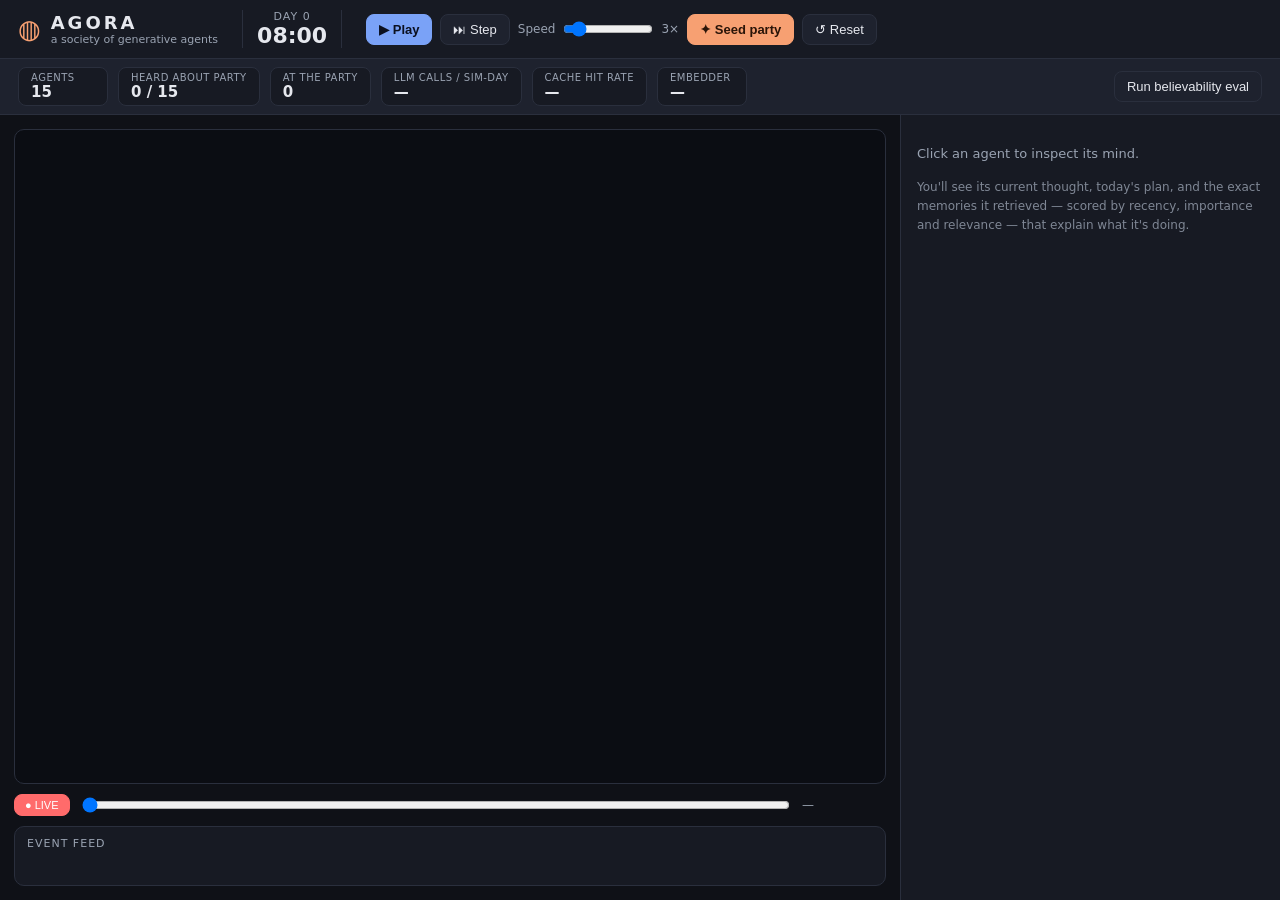
==== ui/index.html @ 3b464a79 "Build AGORA: a society of generative agents on a cognitive architecture A small simulated town of 15" ====
<!doctype html>
<html lang="en">
<head>
  <meta charset="utf-8" />
  <meta name="viewport" content="width=device-width, initial-scale=1" />
  <title>Agora — a society of generative agents</title>
  <link rel="stylesheet" href="/ui/style.css" />
</head>
<body>
  <header id="topbar">
    <div class="brand">
      <span class="logo">◍</span>
      <div>
        <div class="title">AGORA</div>
        <div class="subtitle">a society of generative agents</div>
      </div>
    </div>

    <div class="clock">
      <div id="clock-day">Day 0</div>
      <div id="clock-time">08:00</div>
    </div>

    <div class="controls">
      <button id="btn-play" class="primary">▶ Play</button>
      <button id="btn-step">⏭ Step</button>
      <label class="speed">Speed
        <input id="speed" type="range" min="1" max="20" value="3" />
        <span id="speed-val">3×</span>
      </label>
      <button id="btn-seed" class="accent">✦ Seed party</button>
      <button id="btn-reset">↺ Reset</button>
    </div>
  </header>

  <div id="metrics">
    <div class="chip"><span class="k">Agents</span><span class="v" id="m-agents">15</span></div>
    <div class="chip"><span class="k">Heard about party</span><span class="v" id="m-knowers">0 / 15</span></div>
    <div class="chip"><span class="k">At the party</span><span class="v" id="m-attend">0</span></div>
    <div class="chip"><span class="k">LLM calls / sim-day</span><span class="v" id="m-calls">—</span></div>
    <div class="chip"><span class="k">Cache hit rate</span><span class="v" id="m-cache">—</span></div>
    <div class="chip"><span class="k">Embedder</span><span class="v" id="m-embed">—</span></div>
    <button id="btn-eval" class="eval">Run believability eval</button>
  </div>

  <main>
    <section id="stage">
      <canvas id="town" width="800" height="600"></canvas>
      <div id="scrubber">
        <button id="btn-live" class="live-on">● LIVE</button>
        <input id="timeline" type="range" min="0" max="0" value="0" />
        <span id="timeline-label">—</span>
      </div>
      <div id="feed">
        <div class="feed-title">Event feed</div>
        <div id="feed-list"></div>
      </div>
    </section>

    <aside id="inspector">
      <div class="empty" id="inspector-empty">
        <p>Click an agent to inspect its mind.</p>
        <p class="hint">You'll see its current thought, today's plan, and the
          exact memories it retrieved — scored by recency, importance and
          relevance — that explain what it's doing.</p>
      </div>
      <div id="inspector-body" hidden></div>
    </aside>
  </main>

  <div id="eval-modal" hidden>
    <div class="modal-card">
      <div class="modal-head">
        <span>Believability evaluation</span>
        <button id="eval-close">✕</button>
      </div>
      <div id="eval-content">Running…</div>
    </div>
  </div>

  <script src="/ui/app.js"></script>
</body>
</html>
---- ui/style.css ----
:root {
  --bg: #0f1117;
  --panel: #171a23;
  --panel-2: #1e222e;
  --line: #2a2f3d;
  --text: #e6e8ee;
  --muted: #9aa3b2;
  --accent: #f7a072;
  --accent-2: #7aa2f7;
  --good: #7fce8f;
  --hot: #ff6b6b;
  --radius: 10px;
  font-family: system-ui, -apple-system, "Segoe UI", Roboto, sans-serif;
}

* { box-sizing: border-box; }
[hidden] { display: none !important; }
html, body { margin: 0; height: 100%; background: var(--bg); color: var(--text); }
body { display: flex; flex-direction: column; height: 100vh; overflow: hidden; }

button {
  background: var(--panel-2); color: var(--text); border: 1px solid var(--line);
  padding: 7px 12px; border-radius: 8px; cursor: pointer; font-size: 13px;
  transition: background .12s, border-color .12s;
}
button:hover { background: #262b3a; }
button.primary { background: var(--accent-2); border-color: var(--accent-2); color: #0b1020; font-weight: 600; }
button.accent { background: var(--accent); border-color: var(--accent); color: #2a1408; font-weight: 600; }
button.eval { margin-left: auto; }

/* top bar */
#topbar {
  display: flex; align-items: center; gap: 24px; padding: 10px 18px;
  background: var(--panel); border-bottom: 1px solid var(--line);
}
.brand { display: flex; align-items: center; gap: 10px; }
.brand .logo { font-size: 26px; color: var(--accent); }
.brand .title { font-weight: 800; letter-spacing: 3px; font-size: 18px; }
.brand .subtitle { font-size: 11px; color: var(--muted); }
.clock { text-align: center; padding: 0 14px; border-left: 1px solid var(--line); border-right: 1px solid var(--line); }
#clock-day { font-size: 11px; color: var(--muted); text-transform: uppercase; letter-spacing: 1px; }
#clock-time { font-size: 22px; font-weight: 700; font-variant-numeric: tabular-nums; }
.controls { display: flex; align-items: center; gap: 8px; flex-wrap: wrap; }
.controls .speed { display: flex; align-items: center; gap: 6px; font-size: 12px; color: var(--muted); }
.controls input[type=range] { width: 90px; }

/* metrics strip */
#metrics { display: flex; align-items: center; gap: 10px; padding: 8px 18px; background: var(--panel-2); border-bottom: 1px solid var(--line); flex-wrap: wrap; }
.chip { display: flex; flex-direction: column; padding: 4px 12px; background: var(--panel); border: 1px solid var(--line); border-radius: 8px; min-width: 90px; }
.chip .k { font-size: 10px; color: var(--muted); text-transform: uppercase; letter-spacing: .5px; }
.chip .v { font-size: 15px; font-weight: 700; font-variant-numeric: tabular-nums; }

/* main layout */
main { flex: 1; display: grid; grid-template-columns: 1fr 380px; min-height: 0; }
#stage { position: relative; display: grid; grid-template-rows: auto auto 1fr; min-height: 0; padding: 14px; gap: 10px; }
#town { background: #0b0d13; border: 1px solid var(--line); border-radius: var(--radius); width: 100%; height: auto; image-rendering: auto; }

#scrubber { display: flex; align-items: center; gap: 10px; }
#scrubber input { flex: 1; }
#btn-live { font-size: 11px; padding: 4px 10px; }
#btn-live.live-on { background: var(--hot); border-color: var(--hot); color: #fff; }
#timeline-label { font-size: 12px; color: var(--muted); min-width: 84px; font-variant-numeric: tabular-nums; }

#feed { background: var(--panel); border: 1px solid var(--line); border-radius: var(--radius); padding: 10px 12px; overflow: hidden; display: flex; flex-direction: column; min-height: 0; }
.feed-title { font-size: 11px; text-transform: uppercase; letter-spacing: 1px; color: var(--muted); margin-bottom: 6px; }
#feed-list { overflow-y: auto; font-size: 12.5px; line-height: 1.5; }
.feed-item { padding: 3px 0; border-bottom: 1px solid #20242f; }
.feed-item .t { color: var(--muted); font-variant-numeric: tabular-nums; margin-right: 6px; }
.feed-item.kind-reflection .t2 { color: var(--accent-2); }
.feed-item.kind-party_seed { color: var(--accent); font-weight: 600; }
.feed-item.highlight { color: var(--good); }

/* inspector */
#inspector { background: var(--panel); border-left: 1px solid var(--line); padding: 16px; overflow-y: auto; }
#inspector .empty { color: var(--muted); font-size: 13px; line-height: 1.6; }
#inspector .empty .hint { font-size: 12px; opacity: .8; }
.insp-name { font-size: 18px; font-weight: 800; }
.insp-role { color: var(--muted); font-size: 12px; margin-bottom: 10px; }
.insp-section { margin-top: 14px; }
.insp-section h4 { margin: 0 0 6px; font-size: 11px; text-transform: uppercase; letter-spacing: 1px; color: var(--muted); }
.insp-thought { background: var(--panel-2); border-left: 3px solid var(--accent); padding: 8px 10px; border-radius: 6px; font-size: 13px; }
.plan-step { display: flex; gap: 8px; font-size: 12.5px; padding: 2px 0; }
.plan-step .pt { color: var(--accent-2); font-variant-numeric: tabular-nums; min-width: 42px; }
.plan-step.now { color: var(--good); font-weight: 600; }

.mem { padding: 7px 0; border-bottom: 1px solid #20242f; font-size: 12.5px; }
.mem .mem-text { line-height: 1.45; }
.mem .mem-meta { display: flex; align-items: center; gap: 8px; margin-top: 4px; }
.badge { font-size: 10px; padding: 1px 6px; border-radius: 20px; border: 1px solid var(--line); color: var(--muted); }
.badge.kind-reflection { color: var(--accent-2); border-color: var(--accent-2); }
.badge.kind-dialogue { color: var(--good); border-color: var(--good); }
.badge.kind-plan { color: var(--accent); border-color: var(--accent); }

.score-bars { display: flex; gap: 4px; flex: 1; align-items: center; }
.bar { height: 6px; border-radius: 3px; }
.bar.rec { background: #5b8def; }
.bar.imp { background: var(--accent); }
.bar.rel { background: var(--good); }
.score-total { font-size: 11px; color: var(--muted); font-variant-numeric: tabular-nums; }
.legend { display: flex; gap: 12px; font-size: 10px; color: var(--muted); margin-bottom: 6px; }
.legend span::before { content: "■ "; }
.legend .rec { color: #5b8def; } .legend .imp { color: var(--accent); } .legend .rel { color: var(--good); }

.rel-item { font-size: 12px; padding: 2px 0; }
.rel-item b { color: var(--text); }

/* eval modal */
#eval-modal { position: fixed; inset: 0; background: rgba(0,0,0,.6); display: flex; align-items: center; justify-content: center; z-index: 50; }
.modal-card { background: var(--panel); border: 1px solid var(--line); border-radius: 12px; width: min(760px, 92vw); max-height: 86vh; overflow: hidden; display: flex; flex-direction: column; }
.modal-head { display: flex; justify-content: space-between; align-items: center; padding: 12px 16px; border-bottom: 1px solid var(--line); font-weight: 700; }
#eval-content { padding: 16px; overflow-y: auto; font-size: 13px; }
.eval-headline { display: flex; gap: 20px; margin-bottom: 14px; flex-wrap: wrap; }
.eval-stat { background: var(--panel-2); border: 1px solid var(--line); border-radius: 10px; padding: 10px 16px; }
.eval-stat .n { font-size: 26px; font-weight: 800; }
.eval-stat .l { font-size: 11px; color: var(--muted); }
.eval-row { border-bottom: 1px solid #20242f; padding: 8px 0; }
.eval-row .q { color: var(--muted); }
.eval-row .a { margin: 2px 0; }
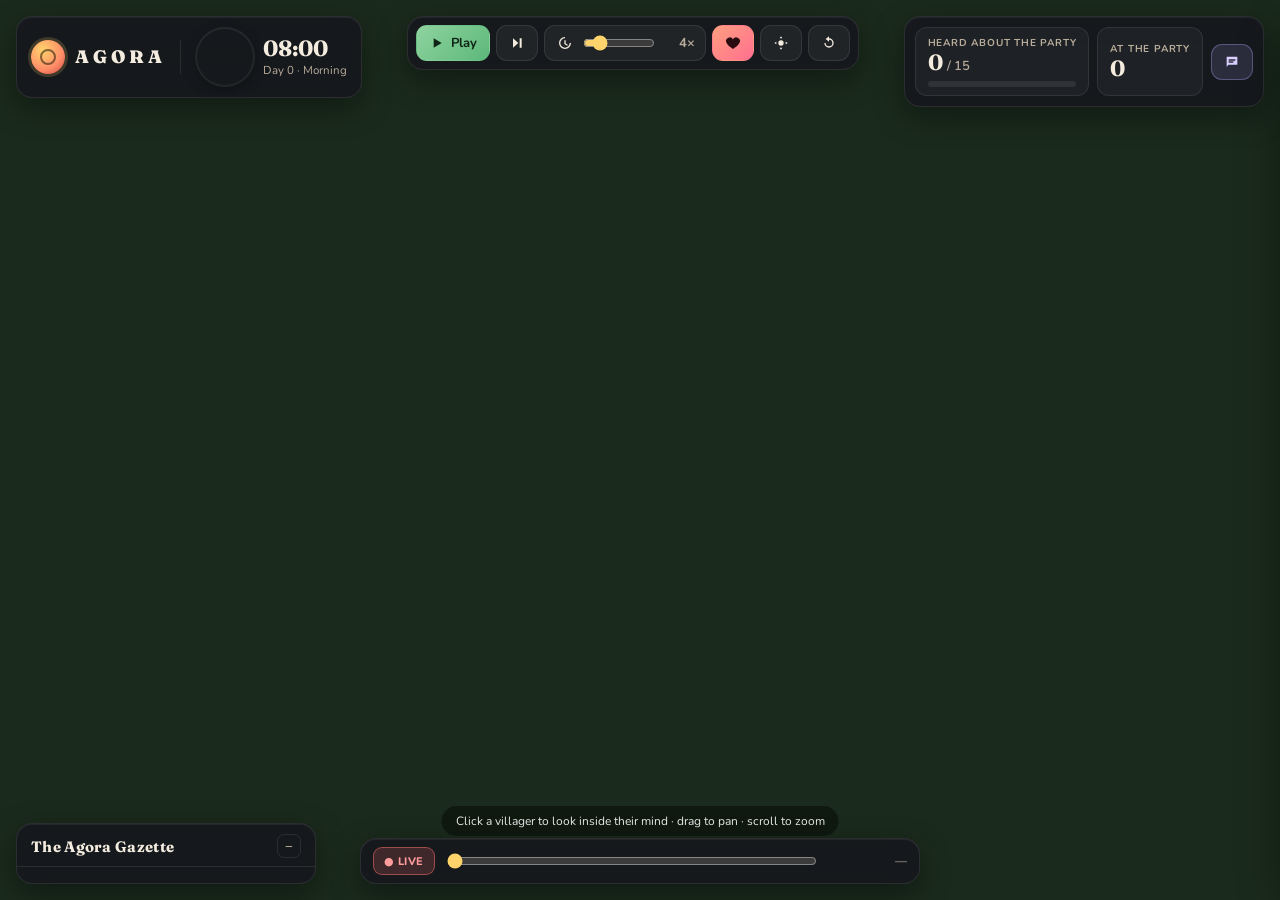
==== commit f10a6265: "Rebuild the frontend as a living 2.5D town Replace the flat canvas UI with a procedurally drawn town" ====
--- a/ui/index.html
+++ b/ui/index.html
@@ -3,71 +3,112 @@
 <head>
   <meta charset="utf-8" />
   <meta name="viewport" content="width=device-width, initial-scale=1" />
-  <title>Agora — a society of generative agents</title>
+  <title>Agora — a living town of generative agents</title>
+  <link rel="preconnect" href="https://fonts.googleapis.com" />
+  <link rel="preconnect" href="https://fonts.gstatic.com" crossorigin />
+  <link href="https://fonts.googleapis.com/css2?family=Fraunces:opsz,wght@9..144,500;9..144,700;9..144,900&family=Nunito:wght@400;600;700;800&display=swap" rel="stylesheet" />
   <link rel="stylesheet" href="/ui/style.css" />
 </head>
 <body>
-  <header id="topbar">
+  <!-- the world -->
+  <canvas id="world"></canvas>
+
+  <div id="topbar">
+  <!-- top-left: brand + clock -->
+  <div class="hud hud-tl">
     <div class="brand">
-      <span class="logo">◍</span>
+      <div class="brand-mark" aria-hidden="true"><span></span></div>
       <div>
-        <div class="title">AGORA</div>
-        <div class="subtitle">a society of generative agents</div>
+        <div class="brand-title">AGORA</div>
+        <div class="brand-sub">a living town of generative agents</div>
       </div>
     </div>
-
     <div class="clock">
-      <div id="clock-day">Day 0</div>
-      <div id="clock-time">08:00</div>
+      <canvas id="sky" width="84" height="84" aria-hidden="true"></canvas>
+      <div class="clock-text">
+        <div class="clock-time" id="clock-time">08:00</div>
+        <div class="clock-day"><span id="clock-day">Day 0</span> · <span id="clock-period">Morning</span></div>
+      </div>
     </div>
-
-    <div class="controls">
-      <button id="btn-play" class="primary">▶ Play</button>
-      <button id="btn-step">⏭ Step</button>
-      <label class="speed">Speed
-        <input id="speed" type="range" min="1" max="20" value="3" />
-        <span id="speed-val">3×</span>
-      </label>
-      <button id="btn-seed" class="accent">✦ Seed party</button>
-      <button id="btn-reset">↺ Reset</button>
-    </div>
-  </header>
-
-  <div id="metrics">
-    <div class="chip"><span class="k">Agents</span><span class="v" id="m-agents">15</span></div>
-    <div class="chip"><span class="k">Heard about party</span><span class="v" id="m-knowers">0 / 15</span></div>
-    <div class="chip"><span class="k">At the party</span><span class="v" id="m-attend">0</span></div>
-    <div class="chip"><span class="k">LLM calls / sim-day</span><span class="v" id="m-calls">—</span></div>
-    <div class="chip"><span class="k">Cache hit rate</span><span class="v" id="m-cache">—</span></div>
-    <div class="chip"><span class="k">Embedder</span><span class="v" id="m-embed">—</span></div>
-    <button id="btn-eval" class="eval">Run believability eval</button>
   </div>
 
-  <main>
-    <section id="stage">
-      <canvas id="town" width="800" height="600"></canvas>
-      <div id="scrubber">
-        <button id="btn-live" class="live-on">● LIVE</button>
-        <input id="timeline" type="range" min="0" max="0" value="0" />
-        <span id="timeline-label">—</span>
-      </div>
-      <div id="feed">
-        <div class="feed-title">Event feed</div>
-        <div id="feed-list"></div>
-      </div>
-    </section>
+  <!-- top-center: controls -->
+  <div class="hud hud-tc">
+    <button id="btn-play" class="ctl primary" title="Play / Pause (Space)">
+      <svg class="ic ic-play" viewBox="0 0 24 24"><path d="M7 5v14l12-7z"/></svg>
+      <svg class="ic ic-pause" viewBox="0 0 24 24"><path d="M7 5h4v14H7zM13 5h4v14h-4z"/></svg>
+      <span id="btn-play-label">Play</span>
+    </button>
+    <button id="btn-step" class="ctl" title="Advance one tick">
+      <svg class="ic" viewBox="0 0 24 24"><path d="M6 5v14l8-7zM16 5h3v14h-3z"/></svg><span class="lbl">Step</span>
+    </button>
+    <label class="ctl speed" title="Ticks per second">
+      <svg class="ic" viewBox="0 0 24 24"><path d="M12 3a9 9 0 1 0 9 9h-2a7 7 0 1 1-7-7V3zm1 5v4.6l3.3 2-1 1.6L11 13.4V8h2z"/></svg>
+      <input id="speed" type="range" min="1" max="20" value="4" />
+      <span id="speed-val">4×</span>
+    </label>
+    <button id="btn-seed" class="ctl accent" title="Plant the party idea in one villager">
+      <svg class="ic" viewBox="0 0 24 24"><path d="M12 21s-7.5-4.6-9.6-9A5.4 5.4 0 0 1 12 6.3 5.4 5.4 0 0 1 21.6 12c-2.1 4.4-9.6 9-9.6 9z"/></svg><span class="lbl">Seed party</span>
+    </button>
+    <button id="btn-follow" class="ctl" title="Camera follows the selected villager (F)">
+      <svg class="ic" viewBox="0 0 24 24"><path d="M12 8a4 4 0 1 0 0 8 4 4 0 0 0 0-8zm0-6 2 3h-4l2-3zm0 20-2-3h4l-2 3zM2 12l3-2v4l-3-2zm20 0-3 2v-4l3 2z"/></svg><span class="lbl">Follow</span>
+    </button>
+    <button id="btn-reset" class="ctl" title="Start a new day from scratch">
+      <svg class="ic" viewBox="0 0 24 24"><path d="M12 5V2L7 6l5 4V7a5 5 0 1 1-5 5H5a7 7 0 1 0 7-7z"/></svg><span class="lbl">Reset</span>
+    </button>
+  </div>
 
-    <aside id="inspector">
-      <div class="empty" id="inspector-empty">
-        <p>Click an agent to inspect its mind.</p>
-        <p class="hint">You'll see its current thought, today's plan, and the
-          exact memories it retrieved — scored by recency, importance and
-          relevance — that explain what it's doing.</p>
-      </div>
-      <div id="inspector-body" hidden></div>
-    </aside>
-  </main>
+  <!-- top-right: metrics -->
+  <div class="hud hud-tr">
+    <div class="metric big">
+      <div class="metric-k">Heard about the party</div>
+      <div class="metric-v"><span id="m-knowers">0</span><span class="metric-of">/ <span id="m-agents">15</span></span></div>
+      <div class="bar"><div class="bar-fill" id="m-knowers-bar"></div></div>
+    </div>
+    <div class="metric">
+      <div class="metric-k">At the party</div>
+      <div class="metric-v" id="m-attend">0</div>
+    </div>
+    <div class="metric">
+      <div class="metric-k">LLM calls / day</div>
+      <div class="metric-v" id="m-calls">—</div>
+    </div>
+    <div class="metric">
+      <div class="metric-k">Cache hits</div>
+      <div class="metric-v" id="m-cache">—</div>
+    </div>
+    <button id="btn-eval" class="ctl eval" title="Interview every villager and score consistency">
+      <svg class="ic" viewBox="0 0 24 24"><path d="M4 4h16v12H7l-3 3V4zm3 4v2h10V8H7zm0 3v2h7v-2H7z"/></svg><span class="lbl">Believability eval</span>
+    </button>
+  </div>
+  </div><!-- /topbar -->
 
+  <!-- bottom-left: gazette -->
+  <div class="hud hud-bl" id="gazette">
+    <div class="gz-head">
+      <span class="gz-title">The Agora Gazette</span>
+      <button class="gz-toggle" id="gz-toggle" title="Collapse">−</button>
+    </div>
+    <div class="gz-list" id="feed-list"></div>
+  </div>
+
+  <!-- bottom-center: timeline -->
+  <div class="hud hud-bc">
+    <button id="btn-live" class="live on">● LIVE</button>
+    <input id="timeline" type="range" min="0" max="0" value="0" />
+    <span id="timeline-label">—</span>
+  </div>
+
+  <!-- hint -->
+  <div class="hint" id="hint">Click a villager to look inside their mind · drag to pan · scroll to zoom</div>
+
+  <!-- right: inspector -->
+  <aside id="inspector" class="closed">
+    <button id="insp-close" class="insp-close" title="Close">✕</button>
+    <div id="inspector-body"></div>
+  </aside>
+
+  <!-- eval modal -->
   <div id="eval-modal" hidden>
     <div class="modal-card">
       <div class="modal-head">
@@ -78,6 +119,8 @@
     </div>
   </div>
 
+  <script src="/ui/world.js"></script>
+  <script src="/ui/characters.js"></script>
   <script src="/ui/app.js"></script>
 </body>
 </html>
--- a/ui/style.css
+++ b/ui/style.css
@@ -1,118 +1,214 @@
 :root {
-  --bg: #0f1117;
-  --panel: #171a23;
-  --panel-2: #1e222e;
-  --line: #2a2f3d;
-  --text: #e6e8ee;
-  --muted: #9aa3b2;
-  --accent: #f7a072;
-  --accent-2: #7aa2f7;
-  --good: #7fce8f;
-  --hot: #ff6b6b;
-  --radius: 10px;
-  font-family: system-ui, -apple-system, "Segoe UI", Roboto, sans-serif;
+  --glass: rgba(22, 19, 30, 0.72);
+  --glass-2: rgba(30, 26, 40, 0.78);
+  --glass-line: rgba(255, 255, 255, 0.09);
+  --text: #f4ecdf;
+  --muted: #b9ad9c;
+  --coral: #ff8c69;
+  --gold: #ffd36b;
+  --sky: #7fb2e6;
+  --mint: #8fd3a0;
+  --rose: #ff7aa2;
+  --lav: #b7a6ff;
+  --radius: 16px;
+  --ui: "Nunito", system-ui, -apple-system, "Segoe UI", sans-serif;
+  --display: "Fraunces", Georgia, "Times New Roman", serif;
 }
 
 * { box-sizing: border-box; }
 [hidden] { display: none !important; }
-html, body { margin: 0; height: 100%; background: var(--bg); color: var(--text); }
-body { display: flex; flex-direction: column; height: 100vh; overflow: hidden; }
-
-button {
-  background: var(--panel-2); color: var(--text); border: 1px solid var(--line);
-  padding: 7px 12px; border-radius: 8px; cursor: pointer; font-size: 13px;
-  transition: background .12s, border-color .12s;
-}
-button:hover { background: #262b3a; }
-button.primary { background: var(--accent-2); border-color: var(--accent-2); color: #0b1020; font-weight: 600; }
-button.accent { background: var(--accent); border-color: var(--accent); color: #2a1408; font-weight: 600; }
-button.eval { margin-left: auto; }
-
-/* top bar */
-#topbar {
-  display: flex; align-items: center; gap: 24px; padding: 10px 18px;
-  background: var(--panel); border-bottom: 1px solid var(--line);
-}
-.brand { display: flex; align-items: center; gap: 10px; }
-.brand .logo { font-size: 26px; color: var(--accent); }
-.brand .title { font-weight: 800; letter-spacing: 3px; font-size: 18px; }
-.brand .subtitle { font-size: 11px; color: var(--muted); }
-.clock { text-align: center; padding: 0 14px; border-left: 1px solid var(--line); border-right: 1px solid var(--line); }
-#clock-day { font-size: 11px; color: var(--muted); text-transform: uppercase; letter-spacing: 1px; }
-#clock-time { font-size: 22px; font-weight: 700; font-variant-numeric: tabular-nums; }
-.controls { display: flex; align-items: center; gap: 8px; flex-wrap: wrap; }
-.controls .speed { display: flex; align-items: center; gap: 6px; font-size: 12px; color: var(--muted); }
-.controls input[type=range] { width: 90px; }
-
-/* metrics strip */
-#metrics { display: flex; align-items: center; gap: 10px; padding: 8px 18px; background: var(--panel-2); border-bottom: 1px solid var(--line); flex-wrap: wrap; }
-.chip { display: flex; flex-direction: column; padding: 4px 12px; background: var(--panel); border: 1px solid var(--line); border-radius: 8px; min-width: 90px; }
-.chip .k { font-size: 10px; color: var(--muted); text-transform: uppercase; letter-spacing: .5px; }
-.chip .v { font-size: 15px; font-weight: 700; font-variant-numeric: tabular-nums; }
-
-/* main layout */
-main { flex: 1; display: grid; grid-template-columns: 1fr 380px; min-height: 0; }
-#stage { position: relative; display: grid; grid-template-rows: auto auto 1fr; min-height: 0; padding: 14px; gap: 10px; }
-#town { background: #0b0d13; border: 1px solid var(--line); border-radius: var(--radius); width: 100%; height: auto; image-rendering: auto; }
-
-#scrubber { display: flex; align-items: center; gap: 10px; }
-#scrubber input { flex: 1; }
-#btn-live { font-size: 11px; padding: 4px 10px; }
-#btn-live.live-on { background: var(--hot); border-color: var(--hot); color: #fff; }
-#timeline-label { font-size: 12px; color: var(--muted); min-width: 84px; font-variant-numeric: tabular-nums; }
-
-#feed { background: var(--panel); border: 1px solid var(--line); border-radius: var(--radius); padding: 10px 12px; overflow: hidden; display: flex; flex-direction: column; min-height: 0; }
-.feed-title { font-size: 11px; text-transform: uppercase; letter-spacing: 1px; color: var(--muted); margin-bottom: 6px; }
-#feed-list { overflow-y: auto; font-size: 12.5px; line-height: 1.5; }
-.feed-item { padding: 3px 0; border-bottom: 1px solid #20242f; }
-.feed-item .t { color: var(--muted); font-variant-numeric: tabular-nums; margin-right: 6px; }
-.feed-item.kind-reflection .t2 { color: var(--accent-2); }
-.feed-item.kind-party_seed { color: var(--accent); font-weight: 600; }
-.feed-item.highlight { color: var(--good); }
-
-/* inspector */
-#inspector { background: var(--panel); border-left: 1px solid var(--line); padding: 16px; overflow-y: auto; }
-#inspector .empty { color: var(--muted); font-size: 13px; line-height: 1.6; }
-#inspector .empty .hint { font-size: 12px; opacity: .8; }
-.insp-name { font-size: 18px; font-weight: 800; }
-.insp-role { color: var(--muted); font-size: 12px; margin-bottom: 10px; }
-.insp-section { margin-top: 14px; }
-.insp-section h4 { margin: 0 0 6px; font-size: 11px; text-transform: uppercase; letter-spacing: 1px; color: var(--muted); }
-.insp-thought { background: var(--panel-2); border-left: 3px solid var(--accent); padding: 8px 10px; border-radius: 6px; font-size: 13px; }
-.plan-step { display: flex; gap: 8px; font-size: 12.5px; padding: 2px 0; }
-.plan-step .pt { color: var(--accent-2); font-variant-numeric: tabular-nums; min-width: 42px; }
-.plan-step.now { color: var(--good); font-weight: 600; }
-
-.mem { padding: 7px 0; border-bottom: 1px solid #20242f; font-size: 12.5px; }
-.mem .mem-text { line-height: 1.45; }
-.mem .mem-meta { display: flex; align-items: center; gap: 8px; margin-top: 4px; }
-.badge { font-size: 10px; padding: 1px 6px; border-radius: 20px; border: 1px solid var(--line); color: var(--muted); }
-.badge.kind-reflection { color: var(--accent-2); border-color: var(--accent-2); }
-.badge.kind-dialogue { color: var(--good); border-color: var(--good); }
-.badge.kind-plan { color: var(--accent); border-color: var(--accent); }
-
-.score-bars { display: flex; gap: 4px; flex: 1; align-items: center; }
-.bar { height: 6px; border-radius: 3px; }
-.bar.rec { background: #5b8def; }
-.bar.imp { background: var(--accent); }
-.bar.rel { background: var(--good); }
-.score-total { font-size: 11px; color: var(--muted); font-variant-numeric: tabular-nums; }
-.legend { display: flex; gap: 12px; font-size: 10px; color: var(--muted); margin-bottom: 6px; }
-.legend span::before { content: "■ "; }
-.legend .rec { color: #5b8def; } .legend .imp { color: var(--accent); } .legend .rel { color: var(--good); }
-
-.rel-item { font-size: 12px; padding: 2px 0; }
-.rel-item b { color: var(--text); }
-
-/* eval modal */
-#eval-modal { position: fixed; inset: 0; background: rgba(0,0,0,.6); display: flex; align-items: center; justify-content: center; z-index: 50; }
-.modal-card { background: var(--panel); border: 1px solid var(--line); border-radius: 12px; width: min(760px, 92vw); max-height: 86vh; overflow: hidden; display: flex; flex-direction: column; }
-.modal-head { display: flex; justify-content: space-between; align-items: center; padding: 12px 16px; border-bottom: 1px solid var(--line); font-weight: 700; }
-#eval-content { padding: 16px; overflow-y: auto; font-size: 13px; }
-.eval-headline { display: flex; gap: 20px; margin-bottom: 14px; flex-wrap: wrap; }
-.eval-stat { background: var(--panel-2); border: 1px solid var(--line); border-radius: 10px; padding: 10px 16px; }
-.eval-stat .n { font-size: 26px; font-weight: 800; }
-.eval-stat .l { font-size: 11px; color: var(--muted); }
-.eval-row { border-bottom: 1px solid #20242f; padding: 8px 0; }
-.eval-row .q { color: var(--muted); }
-.eval-row .a { margin: 2px 0; }
+html, body { margin: 0; height: 100%; background: #1a2a1c; color: var(--text); font-family: var(--ui); overflow: hidden; }
+
+#world { position: fixed; inset: 0; width: 100vw; height: 100vh; display: block; cursor: grab; touch-action: none; }
+#world.dragging { cursor: grabbing; }
+#world.hover-agent { cursor: pointer; }
+
+/* ---------- glass HUD ---------- */
+.hud {
+  position: fixed; z-index: 10;
+  background: var(--glass); backdrop-filter: blur(14px) saturate(1.2); -webkit-backdrop-filter: blur(14px) saturate(1.2);
+  border: 1px solid var(--glass-line); border-radius: var(--radius);
+  box-shadow: 0 10px 30px rgba(0,0,0,.35), inset 0 1px 0 rgba(255,255,255,.06);
+  color: var(--text);
+}
+/* the three top panels live in one flex row so they can never overlap; they wrap if space is tight */
+#topbar { position: fixed; top: 16px; left: 16px; right: 16px; z-index: 10; display: flex; justify-content: space-between; align-items: flex-start; gap: 12px; flex-wrap: wrap; pointer-events: none; }
+#topbar > .hud { position: static; pointer-events: auto; }
+.hud-tl { padding: 12px 14px; display: flex; gap: 16px; align-items: center; }
+.hud-tc { padding: 8px; display: flex; gap: 6px; align-items: center; }
+.hud-tr { padding: 10px; display: flex; gap: 8px; align-items: stretch; }
+.hud-bl { bottom: 16px; left: 16px; width: 300px; max-height: 24vh; display: flex; flex-direction: column; overflow: hidden; }
+.hud-bc { bottom: 16px; left: 50%; transform: translateX(-50%); padding: 8px 12px; display: flex; gap: 10px; align-items: center; width: min(560px, 46vw); }
+
+/* brand + clock */
+.brand { display: flex; align-items: center; gap: 10px; padding-right: 14px; border-right: 1px solid var(--glass-line); }
+.brand-mark { width: 34px; height: 34px; border-radius: 50%; background: radial-gradient(circle at 35% 30%, #ffd36b, #ff8c69 60%, #c8473a); box-shadow: 0 0 0 3px rgba(255,211,107,.18); position: relative; }
+.brand-mark span { position: absolute; inset: 9px; border-radius: 50%; border: 2.5px solid rgba(30,20,10,.55); }
+.brand-title { font-family: var(--display); font-weight: 900; letter-spacing: 4px; font-size: 18px; line-height: 1; }
+.brand-sub { font-size: 11px; color: var(--muted); margin-top: 3px; }
+.clock { display: flex; align-items: center; gap: 10px; }
+#sky { width: 56px; height: 56px; border-radius: 50%; box-shadow: 0 0 0 2px rgba(255,255,255,.08), 0 4px 14px rgba(0,0,0,.35); }
+.clock-time { font-family: var(--display); font-weight: 700; font-size: 26px; line-height: 1; font-variant-numeric: tabular-nums; }
+.clock-day { font-size: 11.5px; color: var(--muted); margin-top: 3px; }
+
+/* controls */
+.ctl {
+  display: inline-flex; align-items: center; gap: 6px; height: 36px; padding: 0 12px;
+  border-radius: 11px; border: 1px solid var(--glass-line); background: rgba(255,255,255,.05);
+  color: var(--text); font-family: var(--ui); font-weight: 700; font-size: 13px; cursor: pointer;
+  transition: background .15s, transform .08s, border-color .15s;
+}
+.ctl:hover { background: rgba(255,255,255,.11); }
+.ctl:active { transform: translateY(1px); }
+.ctl .ic { width: 16px; height: 16px; fill: currentColor; }
+.ctl.primary { background: linear-gradient(135deg, #8fd3a0, #5cb87a); color: #0f2416; border-color: transparent; }
+.ctl.primary:hover { filter: brightness(1.06); }
+.ctl.accent { background: linear-gradient(135deg, #ff9f7f, #ff6f8f); color: #2a0c10; border-color: transparent; }
+.ctl.accent:hover { filter: brightness(1.06); }
+.ctl.on { background: rgba(255,211,107,.18); border-color: rgba(255,211,107,.45); color: var(--gold); }
+.ctl.speed { gap: 8px; padding-right: 10px; }
+.ctl.speed input { width: 92px; accent-color: var(--gold); }
+.ctl.speed span { min-width: 30px; text-align: right; font-variant-numeric: tabular-nums; color: var(--muted); }
+#btn-play .ic-pause { display: none; }
+#btn-play.playing .ic-play { display: none; }
+#btn-play.playing .ic-pause { display: inline; }
+.ctl.eval { align-self: center; background: rgba(183,166,255,.14); border-color: rgba(183,166,255,.35); color: #d9d0ff; }
+
+/* metrics */
+.metric { padding: 8px 12px; border-radius: 12px; background: rgba(255,255,255,.04); border: 1px solid var(--glass-line); min-width: 92px; display: flex; flex-direction: column; justify-content: center; }
+.metric.big { min-width: 170px; }
+.metric-k { font-size: 10px; text-transform: uppercase; letter-spacing: .8px; color: var(--muted); font-weight: 700; }
+.metric-v { font-family: var(--display); font-size: 22px; font-weight: 700; line-height: 1.15; font-variant-numeric: tabular-nums; }
+.metric-of { font-size: 13px; color: var(--muted); margin-left: 4px; font-family: var(--ui); font-weight: 600; }
+.bar { height: 6px; border-radius: 4px; background: rgba(255,255,255,.08); margin-top: 6px; overflow: hidden; }
+.bar-fill { height: 100%; width: 0%; border-radius: 4px; background: linear-gradient(90deg, var(--rose), var(--gold)); transition: width .4s ease; }
+
+/* gazette */
+.gz-head { display: flex; align-items: center; justify-content: space-between; padding: 10px 14px 8px; border-bottom: 1px solid var(--glass-line); }
+.gz-title { font-family: var(--display); font-weight: 700; font-size: 15px; letter-spacing: .3px; }
+.gz-toggle { background: none; border: 1px solid var(--glass-line); color: var(--muted); width: 24px; height: 24px; border-radius: 7px; cursor: pointer; }
+.gz-list { overflow-y: auto; padding: 6px 10px 10px; font-size: 12.5px; line-height: 1.45; scrollbar-width: thin; }
+#gazette.collapsed .gz-list { display: none; }
+.gz-item { display: grid; grid-template-columns: 52px 8px 1fr; gap: 8px; align-items: start; padding: 5px 4px; border-bottom: 1px dashed rgba(255,255,255,.06); }
+.gz-item .t { color: var(--muted); font-variant-numeric: tabular-nums; font-size: 11px; padding-top: 2px; }
+.gz-item .dot { width: 8px; height: 8px; border-radius: 50%; margin-top: 5px; background: var(--mint); }
+.gz-item.kind-reflection .dot { background: var(--lav); }
+.gz-item.kind-party_seed .dot { background: var(--gold); box-shadow: 0 0 8px var(--gold); }
+.gz-item.kind-party_seed .tx { color: var(--gold); font-weight: 700; }
+.gz-item.hl .dot { background: var(--rose); box-shadow: 0 0 8px var(--rose); }
+.gz-item.hl .tx { color: #ffd0dc; }
+.gz-item.hl .tx::before { content: "✦ "; color: var(--gold); }
+
+/* timeline */
+.live { height: 28px; padding: 0 10px; border-radius: 9px; border: 1px solid var(--glass-line); background: rgba(255,255,255,.05); color: var(--muted); font-weight: 800; font-size: 11px; cursor: pointer; letter-spacing: .5px; font-family: var(--ui); }
+.live.on { background: rgba(255,110,110,.18); border-color: rgba(255,110,110,.5); color: #ff9c9c; }
+#timeline { flex: 1; accent-color: var(--gold); }
+#timeline-label { font-size: 12px; color: var(--muted); min-width: 78px; text-align: right; font-variant-numeric: tabular-nums; }
+
+/* hint */
+.hint { position: fixed; z-index: 9; bottom: 64px; left: 50%; transform: translateX(-50%); padding: 7px 14px; border-radius: 20px; background: rgba(0,0,0,.45); color: #fff; font-size: 12px; opacity: .9; transition: opacity .6s; pointer-events: none; }
+.hint.gone { opacity: 0; }
+
+/* ---------- inspector drawer ---------- */
+#inspector {
+  position: fixed; z-index: 12; top: 16px; right: 16px; bottom: 16px; width: 400px;
+  background: var(--glass-2); backdrop-filter: blur(18px) saturate(1.2); -webkit-backdrop-filter: blur(18px) saturate(1.2);
+  border: 1px solid var(--glass-line); border-radius: 18px; box-shadow: 0 16px 50px rgba(0,0,0,.45);
+  padding: 18px 18px 22px; overflow-y: auto; scrollbar-width: thin;
+  transform: translateX(calc(100% + 24px)); transition: transform .28s cubic-bezier(.2,.8,.2,1);
+}
+#inspector.open { transform: translateX(0); }
+.insp-close { position: absolute; top: 12px; right: 12px; width: 30px; height: 30px; border-radius: 9px; border: 1px solid var(--glass-line); background: rgba(255,255,255,.05); color: var(--muted); cursor: pointer; }
+.insp-head { display: flex; gap: 14px; align-items: center; margin-bottom: 8px; }
+.insp-portrait { width: 84px; height: 84px; border-radius: 22px; flex: none; box-shadow: 0 8px 20px rgba(0,0,0,.35); }
+.insp-name { font-family: var(--display); font-weight: 900; font-size: 22px; line-height: 1.05; }
+.insp-role { color: var(--muted); font-size: 12.5px; margin-top: 4px; }
+.insp-traits { display: flex; flex-wrap: wrap; gap: 5px; margin-top: 8px; }
+.chip { font-size: 11px; padding: 2px 8px; border-radius: 20px; background: rgba(255,255,255,.07); border: 1px solid var(--glass-line); color: var(--text); }
+.chip.loc { color: var(--gold); border-color: rgba(255,211,107,.35); }
+.insp-section { margin-top: 16px; }
+.insp-section h4 { margin: 0 0 8px; font-size: 10.5px; text-transform: uppercase; letter-spacing: 1.1px; color: var(--muted); font-weight: 800; display: flex; align-items: center; gap: 8px; }
+.insp-section h4::after { content: ""; flex: 1; height: 1px; background: var(--glass-line); }
+.thought { position: relative; padding: 12px 14px 12px 16px; border-radius: 14px; background: linear-gradient(135deg, rgba(255,140,105,.16), rgba(255,211,107,.08)); border: 1px solid rgba(255,140,105,.3); font-size: 14px; font-weight: 600; line-height: 1.4; }
+.thought::before { content: ""; position: absolute; left: 0; top: 10px; bottom: 10px; width: 3px; border-radius: 3px; background: var(--coral); }
+.going { margin-top: 8px; font-size: 12px; color: var(--muted); }
+.going b { color: var(--gold); }
+
+.plan { position: relative; padding-left: 18px; }
+.plan::before { content: ""; position: absolute; left: 5px; top: 6px; bottom: 6px; width: 2px; background: rgba(255,255,255,.1); border-radius: 2px; }
+.plan-step { position: relative; display: grid; grid-template-columns: 46px 1fr; gap: 8px; padding: 4px 0; font-size: 12.5px; color: var(--muted); }
+.plan-step::before { content: ""; position: absolute; left: -16px; top: 9px; width: 8px; height: 8px; border-radius: 50%; background: rgba(255,255,255,.22); }
+.plan-step .pt { font-variant-numeric: tabular-nums; color: var(--sky); font-weight: 700; }
+.plan-step.done { opacity: .55; }
+.plan-step.now { color: var(--text); font-weight: 700; }
+.plan-step.now::before { background: var(--mint); box-shadow: 0 0 0 4px rgba(143,211,160,.2); }
+.plan-step.event .pt { color: var(--rose); }
+
+.legend { display: flex; gap: 12px; font-size: 10.5px; color: var(--muted); margin-bottom: 8px; }
+.legend i { display: inline-block; width: 9px; height: 9px; border-radius: 2px; margin-right: 5px; vertical-align: -1px; }
+.mem { padding: 9px 10px; border-radius: 12px; background: rgba(255,255,255,.04); border: 1px solid var(--glass-line); margin-bottom: 7px; }
+.mem-text { font-size: 12.5px; line-height: 1.45; }
+.mem-meta { display: flex; align-items: center; gap: 8px; margin-top: 7px; }
+.badge { font-size: 10px; padding: 1px 7px; border-radius: 20px; border: 1px solid var(--glass-line); color: var(--muted); font-weight: 700; text-transform: uppercase; letter-spacing: .4px; }
+.badge.kind-observation { color: #a8d8ff; border-color: rgba(168,216,255,.35); }
+.badge.kind-dialogue { color: var(--mint); border-color: rgba(143,211,160,.4); }
+.badge.kind-plan { color: var(--gold); border-color: rgba(255,211,107,.4); }
+.badge.kind-reflection { color: var(--lav); border-color: rgba(183,166,255,.4); }
+.bars { display: flex; gap: 3px; flex: 1; align-items: center; }
+.bars .b { height: 6px; border-radius: 3px; min-width: 2px; }
+.bars .rec { background: var(--sky); } .bars .imp { background: var(--coral); } .bars .rel { background: var(--mint); }
+.score { font-size: 11px; color: var(--muted); font-variant-numeric: tabular-nums; }
+.refl { padding: 8px 10px; border-left: 3px solid var(--lav); background: rgba(183,166,255,.08); border-radius: 0 10px 10px 0; font-size: 12.5px; margin-bottom: 6px; font-style: italic; }
+.rel-list { display: flex; flex-direction: column; gap: 6px; }
+.rel { display: flex; align-items: center; gap: 8px; font-size: 12.5px; }
+.rel .sw { width: 10px; height: 10px; border-radius: 50%; flex: none; }
+.rel b { color: var(--text); }
+.rel span { color: var(--muted); }
+.story { font-size: 12.5px; color: var(--muted); line-height: 1.55; }
+
+/* ---------- eval modal ---------- */
+#eval-modal { position: fixed; inset: 0; z-index: 50; background: rgba(0,0,0,.55); backdrop-filter: blur(4px); display: flex; align-items: center; justify-content: center; }
+.modal-card { background: var(--glass-2); border: 1px solid var(--glass-line); border-radius: 18px; width: min(820px, 92vw); max-height: 86vh; overflow: hidden; display: flex; flex-direction: column; box-shadow: 0 20px 60px rgba(0,0,0,.5); }
+.modal-head { display: flex; justify-content: space-between; align-items: center; padding: 14px 18px; border-bottom: 1px solid var(--glass-line); font-family: var(--display); font-weight: 700; font-size: 17px; }
+.modal-head button { background: none; border: 1px solid var(--glass-line); color: var(--muted); width: 30px; height: 30px; border-radius: 9px; cursor: pointer; }
+#eval-content { padding: 18px; overflow-y: auto; font-size: 13px; }
+.eval-headline { display: flex; gap: 14px; margin-bottom: 14px; flex-wrap: wrap; }
+.eval-stat { flex: 1; min-width: 150px; background: rgba(255,255,255,.05); border: 1px solid var(--glass-line); border-radius: 14px; padding: 12px 16px; }
+.eval-stat .n { font-family: var(--display); font-size: 32px; font-weight: 900; }
+.eval-stat .l { font-size: 11px; color: var(--muted); text-transform: uppercase; letter-spacing: .8px; }
+.eval-stat.good .n { color: var(--mint); } .eval-stat.warn .n { color: var(--gold); }
+#eval-content details { border: 1px solid var(--glass-line); border-radius: 12px; padding: 8px 12px; margin-bottom: 8px; background: rgba(255,255,255,.03); }
+#eval-content summary { cursor: pointer; font-weight: 700; display: flex; align-items: center; gap: 10px; }
+#eval-content summary .sw { width: 10px; height: 10px; border-radius: 50%; }
+#eval-content summary .pct { margin-left: auto; color: var(--muted); font-variant-numeric: tabular-nums; }
+.eval-row { border-top: 1px dashed rgba(255,255,255,.08); padding: 8px 0; }
+.eval-row .q { color: var(--muted); font-size: 12px; }
+.eval-row .a { margin: 3px 0; line-height: 1.45; }
+.eval-row .s { font-size: 11px; color: var(--muted); }
+.eval-row .s .bad { color: var(--rose); font-weight: 700; }
+.spinner { display: inline-block; width: 14px; height: 14px; border: 2px solid rgba(255,255,255,.2); border-top-color: var(--gold); border-radius: 50%; animation: spin .8s linear infinite; vertical-align: -3px; margin-right: 8px; }
+@keyframes spin { to { transform: rotate(360deg); } }
+
+/* ---------- responsive: shed labels/cards before anything can collide ---------- */
+@media (max-width: 1600px) {
+  .ctl:not(.primary):not(.speed) .lbl { display: none; }   /* icon-only Step/Seed/Follow/Reset/Eval */
+  .ctl.speed input { width: 72px; }
+}
+@media (max-width: 1400px) {
+  .hud-tr .metric:has(#m-cache) { display: none; }
+  .metric.big { min-width: 150px; }
+  .brand-sub { display: none; }
+}
+@media (max-width: 1320px) {
+  .hud-tr .metric:has(#m-calls) { display: none; }
+  .clock-time { font-size: 22px; }
+}
+@media (max-width: 1000px) {
+  .hud-tr .metric:not(.big) { display: none; }
+  .hud-bl { width: 300px; }
+}
+@media (max-width: 820px) {
+  .hud-bc { bottom: 16px; width: 94vw; }
+  .hud-bl { display: none; }
+  #inspector { width: 92vw; top: auto; height: 62vh; }
+}
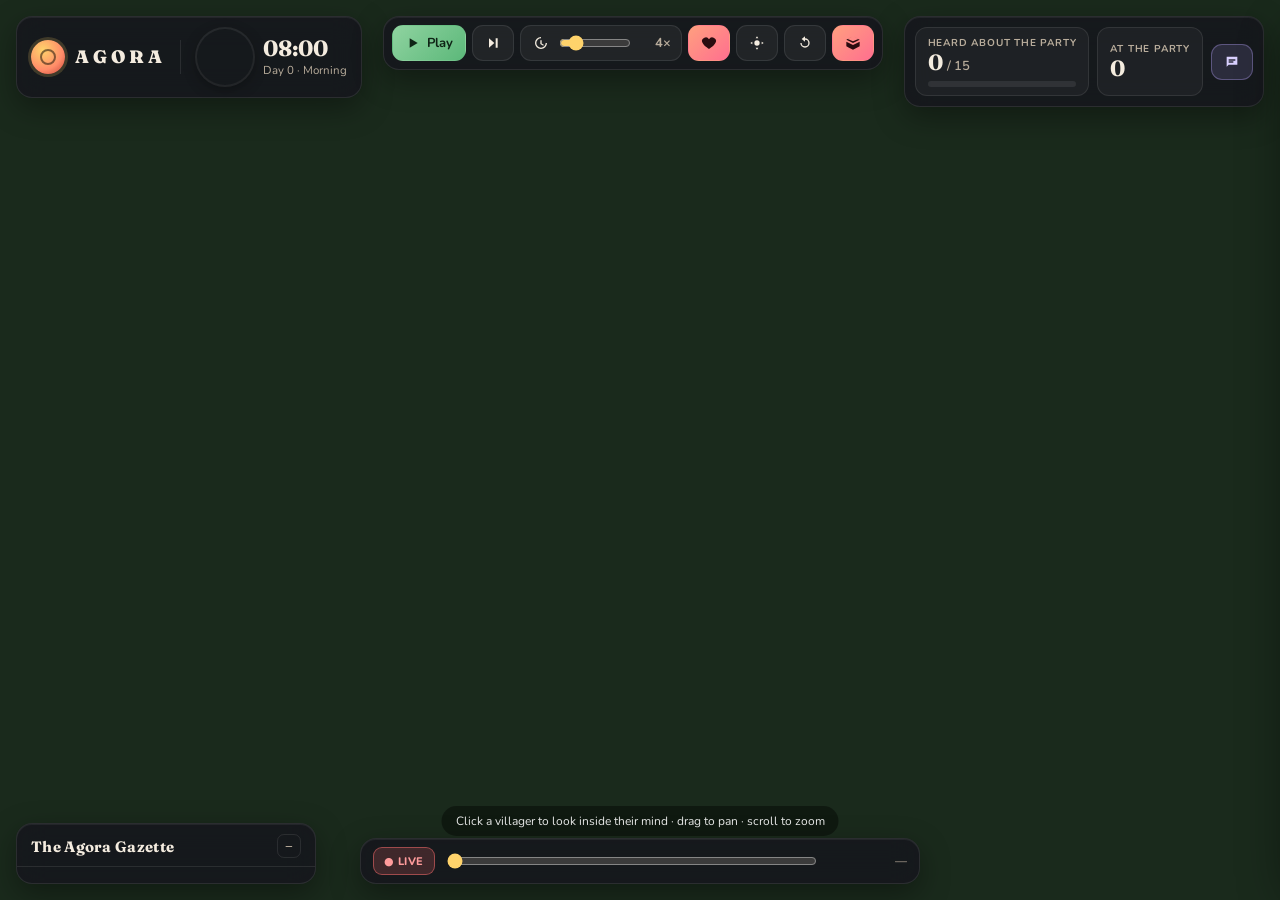
==== commit d350f39d: "Add a walkable 3D town view (three.js) A first/third-person 3D mode at /3d, rendered with three.js v" ====
--- a/ui/index.html
+++ b/ui/index.html
@@ -56,6 +56,9 @@
     <button id="btn-reset" class="ctl" title="Start a new day from scratch">
       <svg class="ic" viewBox="0 0 24 24"><path d="M12 5V2L7 6l5 4V7a5 5 0 1 1-5 5H5a7 7 0 1 0 7-7z"/></svg><span class="lbl">Reset</span>
     </button>
+    <a href="/3d" class="ctl accent" title="Walk the town in 3D" style="text-decoration:none">
+      <svg class="ic" viewBox="0 0 24 24"><path d="M12 2 2 7l10 5 10-5-10-5zm0 7.5L4 6l8-4 8 4-8 3.5zM2 17l10 5 10-5v-7l-10 5-10-5v7z"/></svg><span class="lbl">Enter 3D</span>
+    </a>
   </div>
 
   <!-- top-right: metrics -->
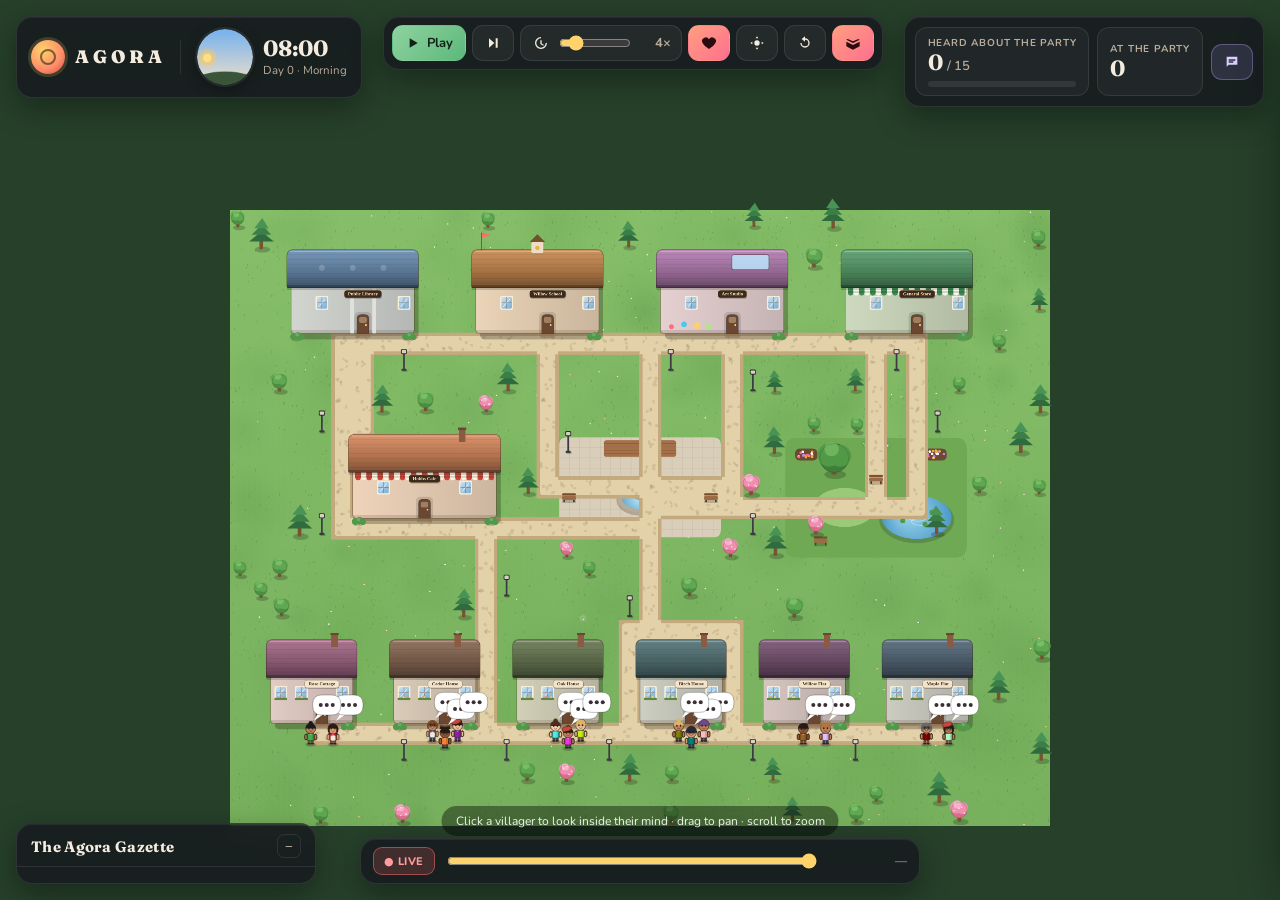
==== commit 52671897: "Add in-browser simulation twin so the site runs with zero backend (Vercel) The Python engine can't r" ====
--- a/ui/index.html
+++ b/ui/index.html
@@ -124,6 +124,8 @@
 
   <script src="/ui/world.js"></script>
   <script src="/ui/characters.js"></script>
+  <script src="/ui/agora-sim.js"></script>
+  <script src="/ui/backend-shim.js"></script>
   <script src="/ui/app.js"></script>
 </body>
 </html>
